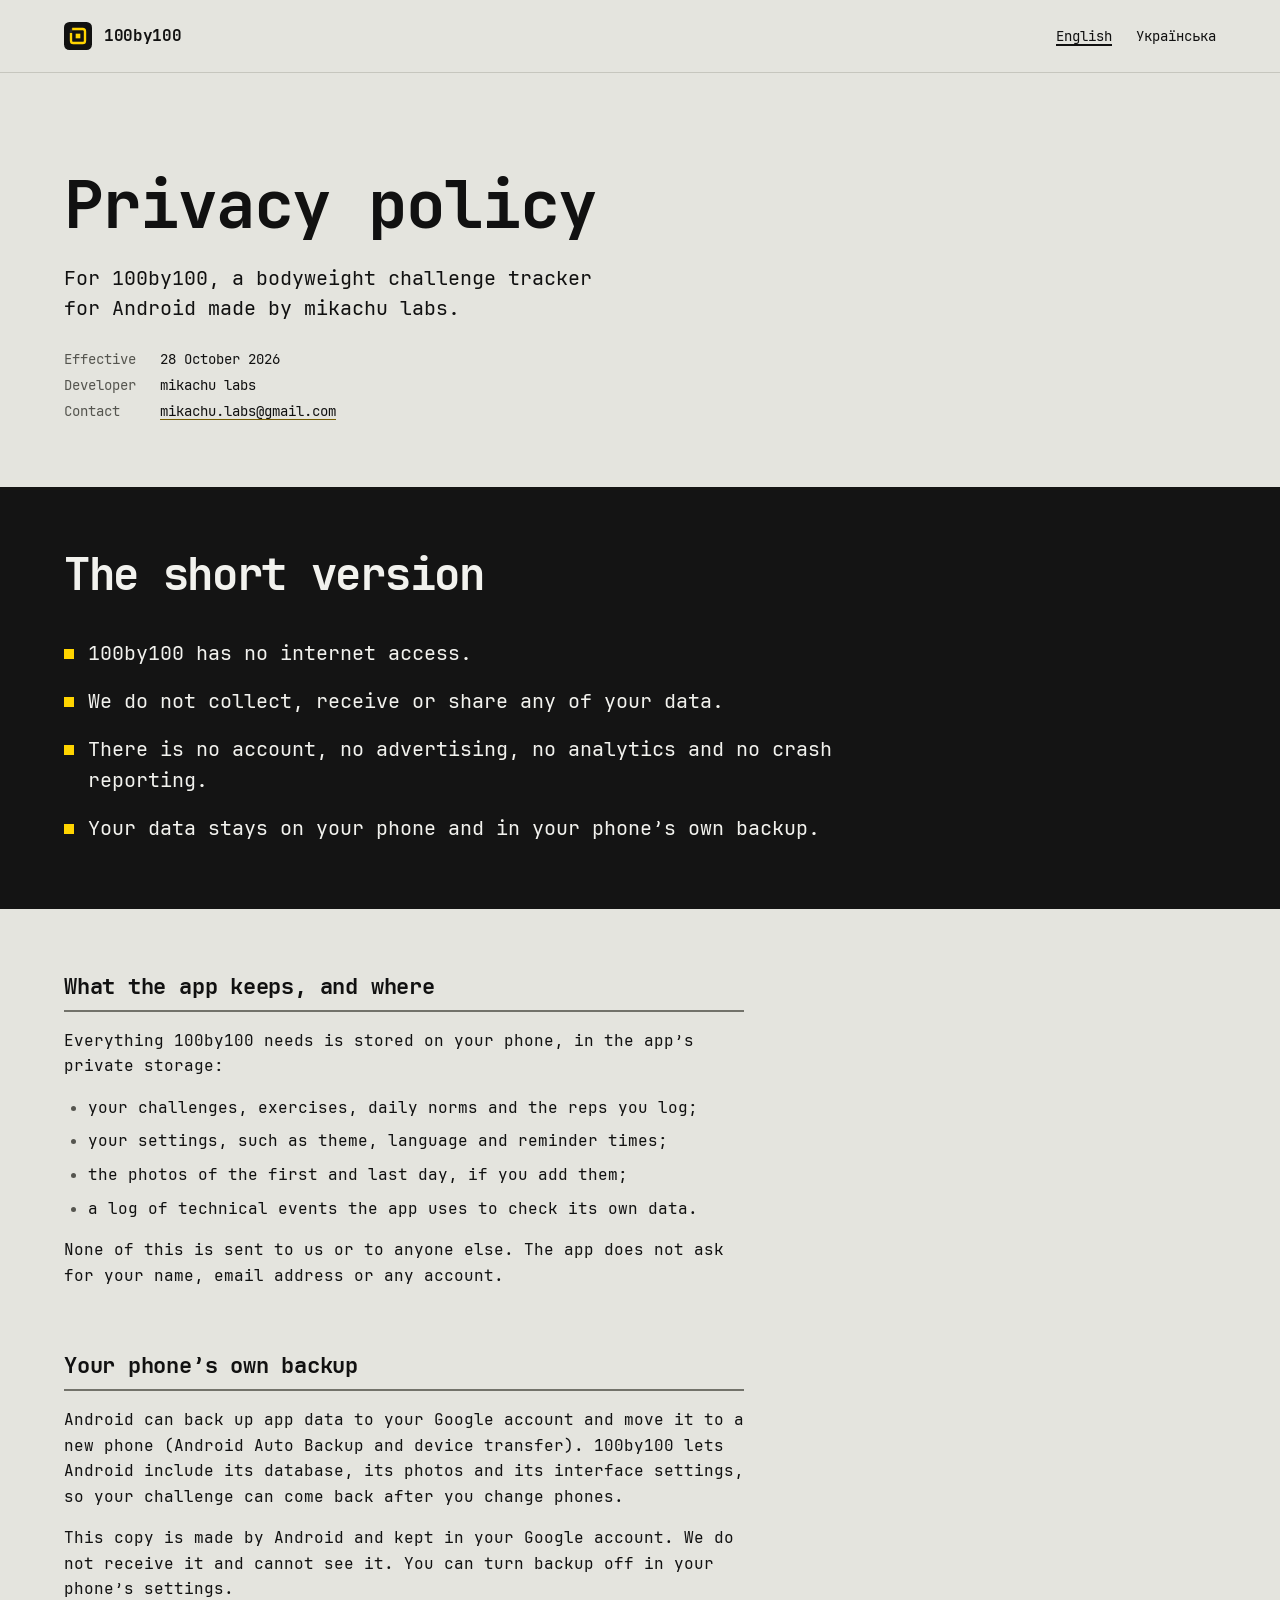
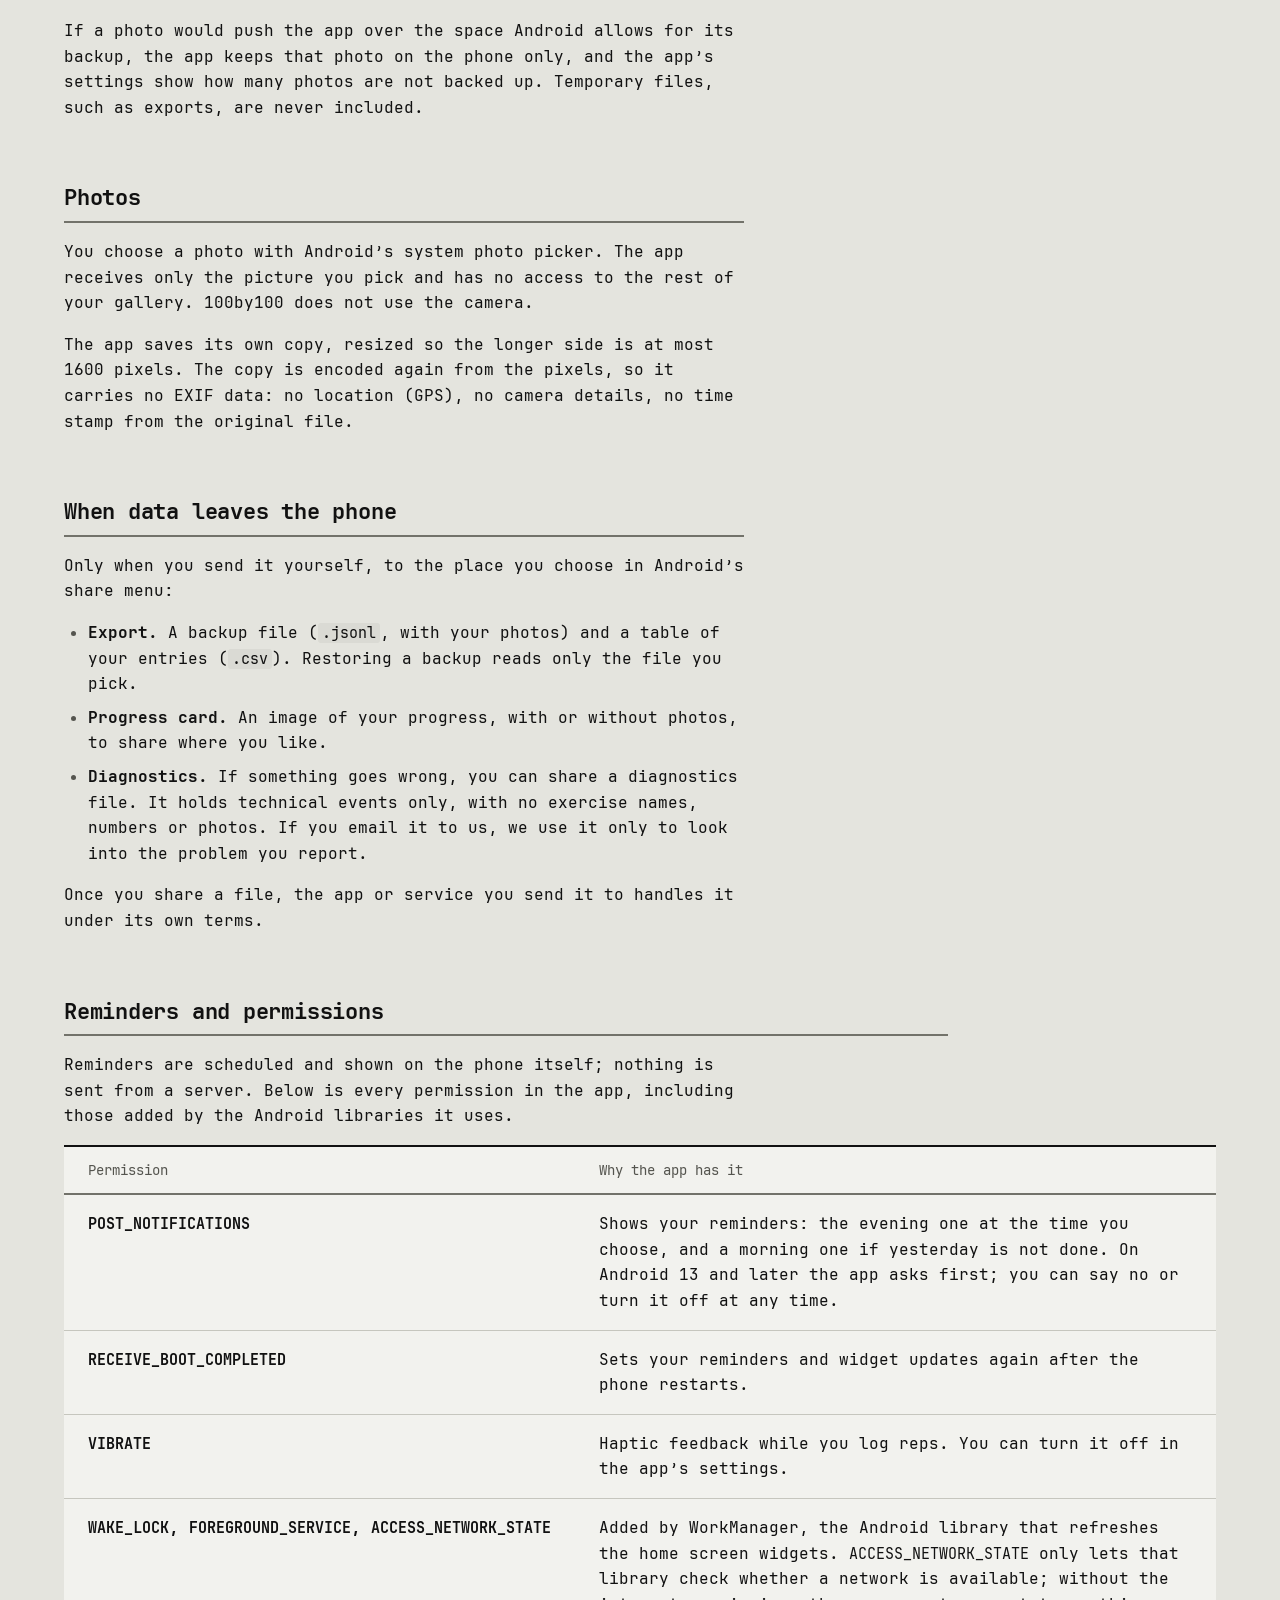
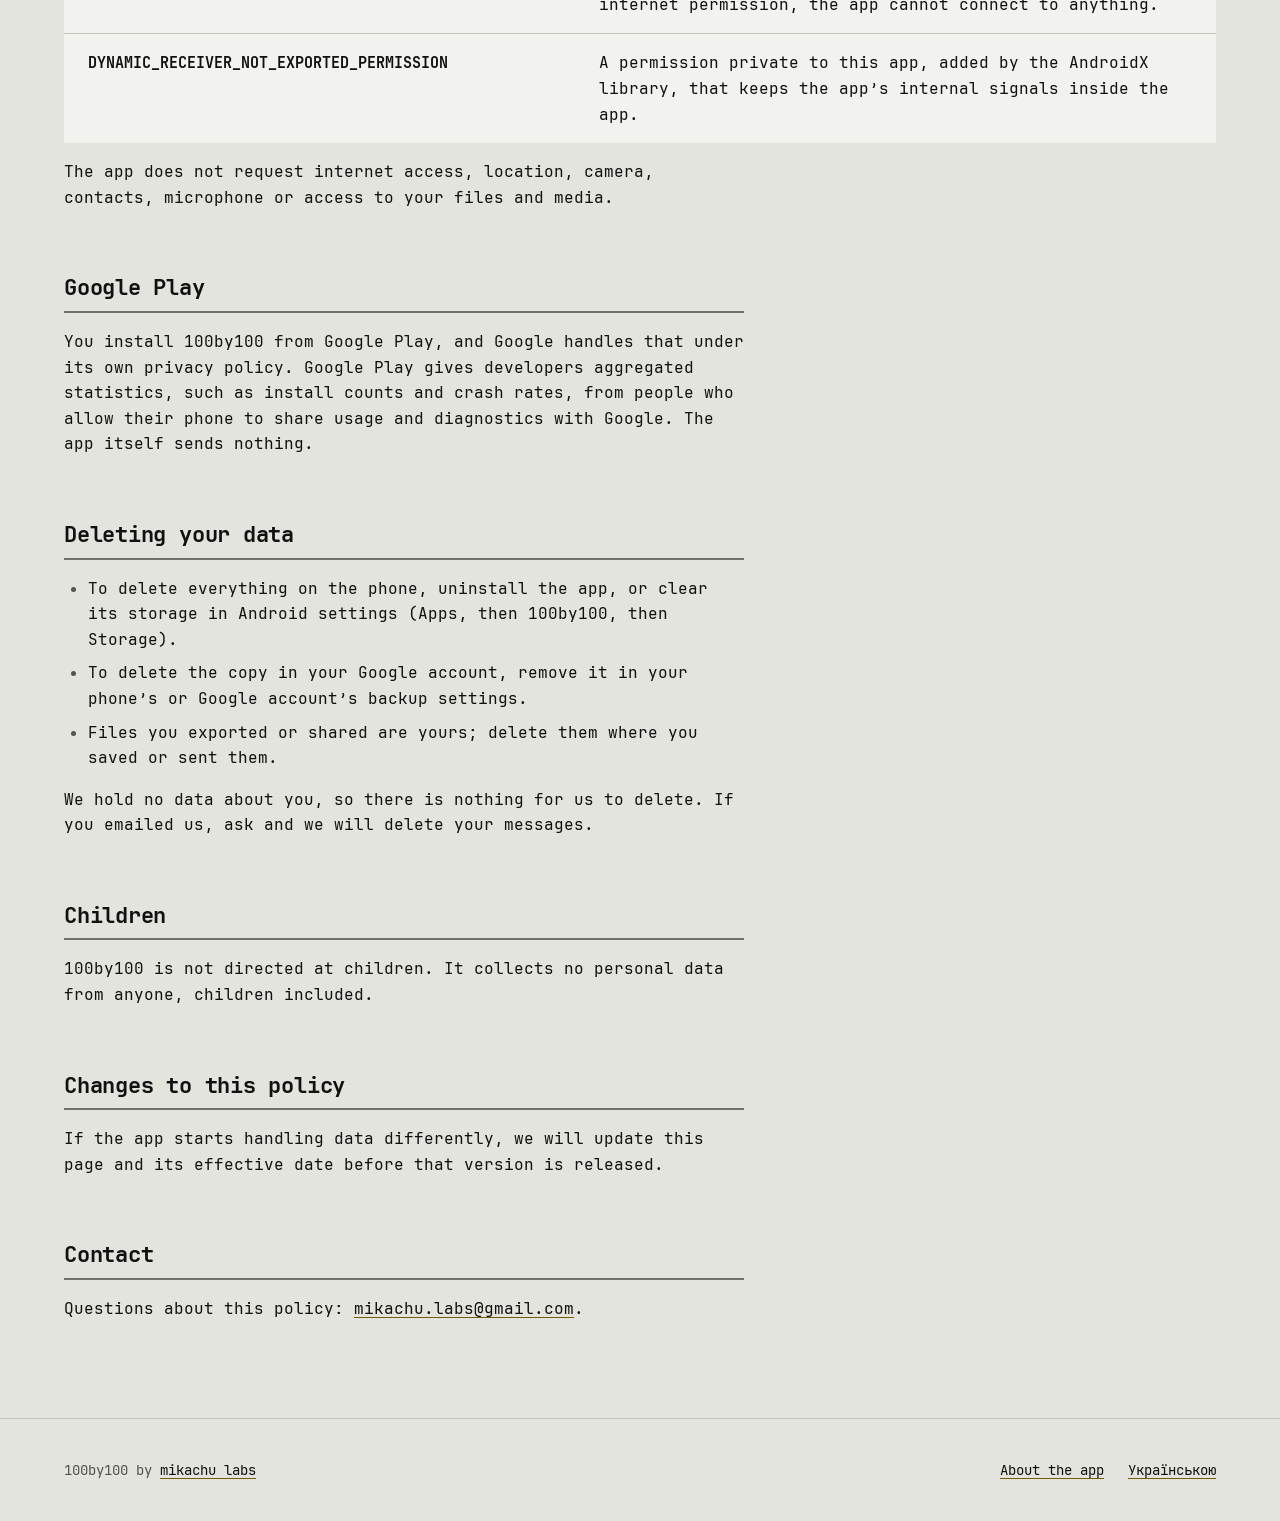
==== 100by100/privacy/index.html @ 12d99d20 "Site: mikachu labs, 100by100 app page and privacy policy (en, uk)" ====
<!doctype html>
<html lang="en">
<head>
  <meta charset="utf-8">
  <meta name="viewport" content="width=device-width, initial-scale=1">
  <title>100by100 privacy policy</title>
  <meta name="description" content="Privacy policy for 100by100, an offline bodyweight challenge tracker for Android by mikachu labs.">
  <meta name="color-scheme" content="light dark">
  <meta name="theme-color" media="(prefers-color-scheme: light)" content="#E4E4DE">
  <meta name="theme-color" media="(prefers-color-scheme: dark)" content="#0A0A0A">
  <link rel="canonical" href="https://mikachu-labs.github.io/100by100/privacy/">
  <link rel="alternate" hreflang="en" href="https://mikachu-labs.github.io/100by100/privacy/">
  <link rel="alternate" hreflang="uk" href="https://mikachu-labs.github.io/100by100/privacy/uk/">
  <link rel="alternate" hreflang="x-default" href="https://mikachu-labs.github.io/100by100/privacy/">
  <link rel="icon" href="../../assets/icon.svg" type="image/svg+xml">
  <link rel="stylesheet" href="../../assets/style.css">
</head>
<body>
  <a class="skip" href="#main">Skip to content</a>
  <header class="masthead">
    <div class="container">
      <a class="wordmark" href="../../100by100/"><img src="../../assets/icon.svg" alt="" width="28" height="28">100by100</a>
      <nav aria-label="Language">
        <ul>
          <li><a href="../../100by100/privacy/" hreflang="en" lang="en" aria-current="page">English</a></li>
          <li><a href="../../100by100/privacy/uk/" hreflang="uk" lang="uk">Українська</a></li>
        </ul>
      </nav>
    </div>
  </header>

  <main id="main">
    <div class="container">
      <header class="doc-head">
        <h1>Privacy policy</h1>
        <p class="lead">For 100by100, a bodyweight challenge tracker for Android made by mikachu labs.</p>
        <dl class="doc-meta">
          <dt>Effective</dt><dd><time datetime="2026-10-28">28 October 2026</time></dd>
          <dt>Developer</dt><dd>mikachu labs</dd>
          <dt>Contact</dt><dd><a href="mailto:mikachu.labs@gmail.com">mikachu.labs@gmail.com</a></dd>
        </dl>
      </header>
    </div>

    <section class="band summary" aria-labelledby="short">
      <div class="container">
        <h2 id="short">The short version</h2>
        <ul>
          <li>100by100 has no internet access.</li>
          <li>We do not collect, receive or share any of your data.</li>
          <li>There is no account, no advertising, no analytics and no crash reporting.</li>
          <li>Your data stays on your phone and in your phone’s own backup.</li>
        </ul>
      </div>
    </section>

    <div class="container">
      <article class="prose">
        <section aria-labelledby="s-stored">
          <h2 id="s-stored">What the app keeps, and where</h2>
          <p>Everything 100by100 needs is stored on your phone, in the app’s private storage:</p>
          <ul>
            <li>your challenges, exercises, daily norms and the reps you log;</li>
            <li>your settings, such as theme, language and reminder times;</li>
            <li>the photos of the first and last day, if you add them;</li>
            <li>a log of technical events the app uses to check its own data.</li>
          </ul>
          <p>None of this is sent to us or to anyone else. The app does not ask for your name, email address or any account.</p>
        </section>

        <section aria-labelledby="s-backup">
          <h2 id="s-backup">Your phone’s own backup</h2>
          <p>Android can back up app data to your Google account and move it to a new phone (Android Auto Backup and device transfer). 100by100 lets Android include its database, its photos and its interface settings, so your challenge can come back after you change phones.</p>
          <p>This copy is made by Android and kept in your Google account. We do not receive it and cannot see it. You can turn backup off in your phone’s settings.</p>
          <p>If a photo would push the app over the space Android allows for its backup, the app keeps that photo on the phone only, and the app’s settings show how many photos are not backed up. Temporary files, such as exports, are never included.</p>
        </section>

        <section aria-labelledby="s-photos">
          <h2 id="s-photos">Photos</h2>
          <p>You choose a photo with Android’s system photo picker. The app receives only the picture you pick and has no access to the rest of your gallery. 100by100 does not use the camera.</p>
          <p>The app saves its own copy, resized so the longer side is at most 1600 pixels. The copy is encoded again from the pixels, so it carries no EXIF data: no location (GPS), no camera details, no time stamp from the original file.</p>
        </section>

        <section aria-labelledby="s-share">
          <h2 id="s-share">When data leaves the phone</h2>
          <p>Only when you send it yourself, to the place you choose in Android’s share menu:</p>
          <ul>
            <li><strong>Export.</strong> A backup file (<code>.jsonl</code>, with your photos) and a table of your entries (<code>.csv</code>). Restoring a backup reads only the file you pick.</li>
            <li><strong>Progress card.</strong> An image of your progress, with or without photos, to share where you like.</li>
            <li><strong>Diagnostics.</strong> If something goes wrong, you can share a diagnostics file. It holds technical events only, with no exercise names, numbers or photos. If you email it to us, we use it only to look into the problem you report.</li>
          </ul>
          <p>Once you share a file, the app or service you send it to handles it under its own terms.</p>
        </section>

        <section class="wide" aria-labelledby="s-perms">
          <h2 id="s-perms">Reminders and permissions</h2>
          <p>Reminders are scheduled and shown on the phone itself; nothing is sent from a server. Below is every permission in the app, including those added by the Android libraries it uses.</p>
          <div class="sheet permissions">
            <table class="facts">
              <thead>
                <tr><th scope="col">Permission</th><th scope="col">Why the app has it</th></tr>
              </thead>
              <tbody>
                <tr><th scope="row"><code>POST_NOTIFICATIONS</code></th><td>Shows your reminders: the evening one at the time you choose, and a morning one if yesterday is not done. On Android 13 and later the app asks first; you can say no or turn it off at any time.</td></tr>
                <tr><th scope="row"><code>RECEIVE_BOOT_COMPLETED</code></th><td>Sets your reminders and widget updates again after the phone restarts.</td></tr>
                <tr><th scope="row"><code>VIBRATE</code></th><td>Haptic feedback while you log reps. You can turn it off in the app’s settings.</td></tr>
                <tr><th scope="row"><code>WAKE_LOCK</code>, <code>FOREGROUND_SERVICE</code>, <code>ACCESS_NETWORK_STATE</code></th><td>Added by WorkManager, the Android library that refreshes the home screen widgets. <code>ACCESS_NETWORK_STATE</code> only lets that library check whether a network is available; without the internet permission, the app cannot connect to anything.</td></tr>
                <tr><th scope="row"><code>DYNAMIC_RECEIVER_NOT_EXPORTED_PERMISSION</code></th><td>A permission private to this app, added by the AndroidX library, that keeps the app’s internal signals inside the app.</td></tr>
              </tbody>
            </table>
          </div>
          <p>The app does not request internet access, location, camera, contacts, microphone or access to your files and media.</p>
        </section>

        <section aria-labelledby="s-play">
          <h2 id="s-play">Google Play</h2>
          <p>You install 100by100 from Google Play, and Google handles that under its own privacy policy. Google Play gives developers aggregated statistics, such as install counts and crash rates, from people who allow their phone to share usage and diagnostics with Google. The app itself sends nothing.</p>
        </section>

        <section aria-labelledby="s-delete">
          <h2 id="s-delete">Deleting your data</h2>
          <ul>
            <li>To delete everything on the phone, uninstall the app, or clear its storage in Android settings (Apps, then 100by100, then Storage).</li>
            <li>To delete the copy in your Google account, remove it in your phone’s or Google account’s backup settings.</li>
            <li>Files you exported or shared are yours; delete them where you saved or sent them.</li>
          </ul>
          <p>We hold no data about you, so there is nothing for us to delete. If you emailed us, ask and we will delete your messages.</p>
        </section>

        <section aria-labelledby="s-children">
          <h2 id="s-children">Children</h2>
          <p>100by100 is not directed at children. It collects no personal data from anyone, children included.</p>
        </section>

        <section aria-labelledby="s-changes">
          <h2 id="s-changes">Changes to this policy</h2>
          <p>If the app starts handling data differently, we will update this page and its effective date before that version is released.</p>
        </section>

        <section aria-labelledby="s-contact">
          <h2 id="s-contact">Contact</h2>
          <p>Questions about this policy: <a href="mailto:mikachu.labs@gmail.com">mikachu.labs@gmail.com</a>.</p>
        </section>
      </article>
    </div>
  </main>

  <footer class="site-footer">
    <div class="container">
      <p>100by100 by <a href="../../">mikachu labs</a></p>
      <ul>
        <li><a href="../../100by100/">About the app</a></li>
        <li><a href="../../100by100/privacy/uk/" hreflang="uk" lang="uk">Українською</a></li>
      </ul>
    </div>
  </footer>
</body>
</html>
---- assets/style.css ----
/* Hallmark · shape: Index-First (home), Stage (app), Long Document (privacy) · genre: editorial · theme: Almanac (deal 2/3, seed mikachu-labs-studio-app-8ce0·320712e6·2026-10-28·r0), palette and type kept from the app brand (Tokens.kt, JetBrains Mono) · job: read the privacy policy, find the app · draw: manual
 * hero: Settled (home), Stage (app), Settled (privacy) · nav: wordmark left, two text links right · footer: one ruled line, contact and links · imagery: the product, one store screenshot (docs/design/DZ6/store/en/01-today.png) · signature: the permissions ledger on the printed sheet
 * axes: light+dark/mono/signal-yellow · posture: restrained · contrast: pass · fold: pass · copy: verbatim (privacy: the policy text is required material, every claim traced in README) · v2.0.0 */
/* Hallmark · pre-emit critique: P4 H4 E4 S4 R5 V3 · weakest: V, a legal site follows the reference-book shape every policy page has; the app's own mono, yellow signal and digit band carry the difference */
/* Hallmark · waive 22 · dark paper #0A0A0A and ink #EDEDED are neutral greys · the 100by100 app's dark palette in Tokens.kt is neutral by design and the site matches it */
/* Hallmark · waive 64 · labels and table heads set in JetBrains Mono · the app brand is a single mono family on every screen, so mono is the material */

/* Tokens: from docs/design/DZ6/tokens/Tokens.kt (HundredPalette.Light / Dark), font from androidApp/src/main/res/font. */
@font-face { font-family: "JetBrains Mono"; src: url("fonts/JetBrainsMono-Regular.ttf") format("truetype"); font-weight: 400; font-style: normal; font-display: swap; }
@font-face { font-family: "JetBrains Mono"; src: url("fonts/JetBrainsMono-Bold.ttf") format("truetype"); font-weight: 700; font-style: normal; font-display: swap; }

:root {
  color-scheme: light dark;
  --space-3xs: 2px; --space-2xs: 4px; --space-xs: 8px; --space-sm: 12px; --space-md: 16px; --space-lg: 24px; --space-xl: 40px; --space-2xl: 64px; --space-3xl: 96px; --space-4xl: 144px;
  --text-xs: 0.8125rem; --text-sm: 0.875rem; --text-md: 1rem; --text-lg: 1.125rem; --text-xl: 1.375rem;
  --text-display: clamp(2.25rem, 4.2vw + 0.75rem, 4.75rem);
  --text-section: clamp(1.75rem, 2.2vw + 1rem, 2.75rem);
  --text-title: clamp(1.125rem, 0.5vw + 1rem, 1.375rem);
  --text-lead: clamp(1.0625rem, 0.3vw + 1rem, 1.25rem);
  --ease-out: cubic-bezier(0.16, 1, 0.3, 1); --dur-micro: 120ms;
  --container: 1440px; --gutter: 64px; --gap-columns: 32px; --section-gap: 144px; --section-gap-s: 120px;
  --measure: 68ch;
  --radius-control: 10px; --radius-tag: 3px; --rule-hair: 1px; --rule-bar: 2px;
  --tracking-display: -0.03em;

  --font-mono: "JetBrains Mono", ui-monospace, "SF Mono", Menlo, Consolas, monospace;
  --font-display: var(--font-mono); --font-body: var(--font-mono);

  /* HundredPalette.Light */
  --color-paper: #E4E4DE;      /* bg */
  --color-paper-2: #DADAD4;    /* disBg */
  --color-sheet: #F2F2EE;      /* surface */
  --color-ink: #111111;        /* ink */
  --color-muted: #55554F;      /* muted */
  --color-rule: #C6C6BE;       /* line */
  --color-rule-2: #72726A;     /* ring */
  --color-accent: #FFD400;     /* signal */
  --color-accent-ink: #111111; /* signalInk */
  --color-accent-ring: #735C00;/* signalRing */
  --color-focus: #111111;      /* focusOn */
  --color-band: #141414;       /* digitBg */
  --color-band-ink: #F2F2EE;   /* digitFg */
  --color-band-muted: #A3A39B;
  --color-band-signal: #FFD400;
}

@media (prefers-color-scheme: dark) {
  :root {
    /* HundredPalette.Dark */
    --color-paper: #0A0A0A;
    --color-paper-2: #1A1A1A;
    --color-sheet: #141414;
    --color-ink: #EDEDED;
    --color-muted: #8F8F8F;
    --color-rule: #2A2A2A;
    --color-rule-2: #707070;
    --color-accent: #FFD400;
    --color-accent-ink: #111111;
    --color-accent-ring: #FFD400;
    --color-focus: #FFD400;
    --color-band: #1C1C1C;
    --color-band-ink: #EDEDED;
    --color-band-muted: #8F8F8F;
    --color-band-signal: #FFD400;
  }
}

/* Base */
*, *::before, *::after { box-sizing: border-box; }
html, body { overflow-x: clip; }
html { scrollbar-color: var(--color-rule-2) var(--color-paper); -webkit-text-size-adjust: 100%; text-size-adjust: 100%; scroll-padding-top: var(--space-xl); }
body { margin: 0; background: var(--color-paper); color: var(--color-ink); font-family: var(--font-body); font-size: var(--text-md); line-height: 1.6; -webkit-font-smoothing: antialiased; font-variant-ligatures: none; }
::selection { background: var(--color-accent); color: var(--color-accent-ink); }
:focus-visible { outline: 2px solid var(--color-focus); outline-offset: 3px; }
a { color: inherit; text-decoration-line: underline; text-decoration-color: var(--color-accent-ring); text-decoration-thickness: 1px; text-underline-offset: 0.2em; }
a:hover { text-decoration-thickness: 2px; }
a:active { color: var(--color-muted); }
h1, h2, h3 { margin: 0; font-family: var(--font-display); font-weight: 700; font-synthesis: none; letter-spacing: var(--tracking-display); line-height: 1.08; color: var(--color-ink); overflow-wrap: break-word; min-width: 0; text-wrap: balance; }
h1 { font-size: var(--text-display); max-width: 18ch; }
h2 { font-size: var(--text-section); max-width: 28ch; }
h3 { font-size: var(--text-title); line-height: 1.3; letter-spacing: -0.01em; }
p { margin: 0; text-wrap: pretty; }
ul, ol { margin: 0; padding: 0; }
img { max-width: 100%; height: auto; display: block; }
svg { display: block; }
.container { width: 100%; max-width: var(--container); margin-inline: auto; padding-inline: var(--gutter); }
.lead { font-size: var(--text-lead); line-height: 1.5; max-width: 46ch; color: var(--color-ink); }
.muted { color: var(--color-muted); }
.small { font-size: var(--text-sm); }
.visually-hidden { position: absolute; width: 1px; height: 1px; overflow: hidden; clip-path: inset(50%); white-space: nowrap; }
.skip { position: absolute; left: var(--space-md); top: var(--space-xs); padding: var(--space-xs) var(--space-sm); background: var(--color-accent); color: var(--color-accent-ink); transform: translateY(-200%); z-index: 10; }
.skip:focus-visible { transform: none; }

/* Masthead */
.masthead { border-bottom: var(--rule-hair) solid var(--color-rule); }
.masthead .container { display: flex; align-items: center; justify-content: space-between; gap: var(--space-md); min-height: 72px; flex-wrap: wrap; }
.wordmark { display: inline-flex; align-items: center; gap: var(--space-sm); font-weight: 700; letter-spacing: -0.02em; text-decoration: none; padding-block: var(--space-xs); white-space: nowrap; }
.wordmark:hover { text-decoration: underline; text-decoration-color: var(--color-accent-ring); }
.masthead nav ul { list-style: none; display: flex; gap: var(--space-lg); }
.masthead nav a { display: inline-block; padding-block: var(--space-sm); font-size: var(--text-sm); white-space: nowrap; text-decoration: none; }
.masthead nav a:hover { text-decoration: underline; text-decoration-color: var(--color-accent-ring); }
.masthead nav a[aria-current] { text-decoration: underline; text-decoration-color: var(--color-ink); text-decoration-thickness: 2px; }

/* Buttons */
.actions { display: flex; flex-wrap: wrap; align-items: center; gap: var(--space-sm) var(--space-lg); }
.btn { display: inline-flex; align-items: center; gap: var(--space-xs); min-height: 52px; padding: 0 var(--space-lg); border: var(--rule-hair) solid var(--color-rule-2); border-radius: var(--radius-control); font: 700 var(--text-md)/1 var(--font-display); white-space: nowrap; text-decoration: none; color: var(--color-ink); background: transparent; transition: transform var(--dur-micro) var(--ease-out); }
.btn--primary { background: var(--color-accent); border-color: var(--color-accent); color: var(--color-accent-ink); }
.btn:hover { text-decoration: none; box-shadow: inset 0 0 0 2px var(--color-accent-ring); }
.btn:active { transform: translateY(1px); }
.btn[aria-disabled="true"] { cursor: not-allowed; }

/* Home: hero and the app ledger */
.home-hero { padding-block: var(--space-3xl) var(--space-2xl); display: grid; gap: var(--space-lg); }
.ledger { margin-top: var(--space-xl); background: var(--color-sheet); border-top: var(--rule-bar) solid var(--color-ink); }
.ledger-head, .ledger-row { display: grid; grid-template-columns: 64px minmax(0, 3fr) minmax(0, 2fr) minmax(0, 2fr); gap: var(--space-md) var(--gap-columns); align-items: center; padding: var(--space-md) var(--space-lg); }
.ledger-head { font-size: var(--text-sm); color: var(--color-muted); border-bottom: var(--rule-bar) solid var(--color-rule-2); padding-block: var(--space-sm); }
.ledger-row + .ledger-row { border-top: var(--rule-hair) solid var(--color-rule); }
.item-title { font-size: var(--text-title); line-height: 1.3; letter-spacing: -0.01em; }
.ledger-row h2 a { text-decoration: none; }
.ledger-row h2 a:hover { text-decoration: underline; text-decoration-color: var(--color-accent-ring); }
.ledger-row .links { list-style: none; display: flex; flex-wrap: wrap; gap: var(--space-2xs) var(--space-lg); }
.app-icon { width: 56px; height: 56px; }
.contact { padding-block: var(--space-2xl) var(--space-3xl); display: grid; gap: var(--space-xs); }
.contact p { max-width: 52ch; }
.contact .email { font-size: var(--text-xl); font-weight: 700; letter-spacing: -0.02em; overflow-wrap: anywhere; }

/* App page */
.app-hero .container { display: grid; grid-template-columns: minmax(0, 7fr) minmax(0, 5fr); gap: var(--space-xl) var(--gap-columns); align-items: center; padding-block: var(--space-xl); }
.app-hero .copy { display: grid; gap: var(--space-lg); justify-items: start; }
.app-hero .app-icon { width: 72px; height: 72px; }
.app-hero .shot { justify-self: center; margin: 0; }
.app-hero .shot img { width: auto; max-height: min(620px, calc(100svh - 180px)); border-radius: var(--radius-control); }
.note { font-size: var(--text-sm); color: var(--color-muted); }

.section { padding-block: var(--section-gap-s); }
.section > .container { display: grid; gap: var(--space-xl); }
.sheet { background: var(--color-sheet); border-top: var(--rule-bar) solid var(--color-ink); }
.facts { width: 100%; border-collapse: collapse; }
.facts th, .facts td { text-align: left; vertical-align: top; padding: var(--space-md) var(--space-lg); }
.facts thead th { font-size: var(--text-sm); font-weight: 400; color: var(--color-muted); border-bottom: var(--rule-bar) solid var(--color-rule-2); padding-block: var(--space-sm); }
.facts tbody tr + tr th, .facts tbody tr + tr td { border-top: var(--rule-hair) solid var(--color-rule); }
.facts tbody th { font-weight: 700; width: 28%; white-space: nowrap; }
.facts code { font: inherit; font-size: var(--text-sm); overflow-wrap: anywhere; }
.facts .num { font-variant-numeric: tabular-nums; }

.band { background: var(--color-band); color: var(--color-band-ink); }
.band h2, .band h3 { color: var(--color-band-ink); }
.band a { text-decoration-color: var(--color-band-signal); }
.band :focus-visible { outline-color: var(--color-band-signal); }
.band .container { padding-block: var(--space-3xl); display: grid; gap: var(--space-xl); }
.band ul { list-style: none; display: grid; gap: var(--space-md); max-width: var(--measure); }
.band li { padding-left: var(--space-lg); position: relative; }
.band li::before { content: ""; position: absolute; left: 0; top: 0.55em; width: 10px; height: 10px; background: var(--color-band-signal); }

/* Privacy: the document */
.doc-head { padding-block: var(--space-3xl) var(--space-2xl); display: grid; gap: var(--space-lg); }
.doc-meta { display: grid; grid-template-columns: max-content minmax(0, 1fr); gap: var(--space-2xs) var(--space-lg); margin: 0; font-size: var(--text-sm); }
.doc-meta dt { color: var(--color-muted); }
.doc-meta dd { margin: 0; overflow-wrap: anywhere; }
.placeholder { background: var(--color-accent); color: var(--color-accent-ink); padding: 0 var(--space-2xs); border-radius: var(--radius-tag); }
.summary .container { padding-block: var(--space-2xl); }
.summary ul { font-size: var(--text-lead); }
.prose { padding-block: var(--space-2xl) var(--space-3xl); }
.prose > section { max-width: var(--measure); }
.prose > section + section { margin-top: var(--space-2xl); }
.prose h2 { font-size: var(--text-title); line-height: 1.3; letter-spacing: -0.01em; margin-bottom: var(--space-md); padding-bottom: var(--space-xs); border-bottom: var(--rule-bar) solid var(--color-rule-2); max-width: none; }
.prose p + p, .prose p + ul, .prose ul + p, .prose p + .sheet, .prose .sheet + p { margin-top: var(--space-md); }
.prose ul { padding-left: var(--space-lg); display: grid; gap: var(--space-xs); }
.prose li::marker { color: var(--color-muted); }
.prose code { font: inherit; font-size: 0.9375em; background: var(--color-paper-2); padding: 0 var(--space-2xs); border-radius: var(--radius-tag); overflow-wrap: anywhere; }
.prose .wide { max-width: none; }
.prose .wide > p, .prose .wide > h2 { max-width: var(--measure); }
.permissions { margin-top: var(--space-lg); }
.permissions code { background: none; padding: 0; }

/* Footer */
.site-footer { border-top: var(--rule-hair) solid var(--color-rule); }
.site-footer .container { display: flex; flex-wrap: wrap; justify-content: space-between; gap: var(--space-sm) var(--space-xl); padding-block: var(--space-xl); font-size: var(--text-sm); color: var(--color-muted); }
.site-footer ul { list-style: none; display: flex; flex-wrap: wrap; gap: var(--space-xs) var(--space-lg); }
.site-footer a { color: var(--color-ink); }

@media (max-width: 60rem) {
  :root { --gutter: 24px; --section-gap-s: 80px; }
  .app-hero .container { grid-template-columns: minmax(0, 1fr); }
  .app-hero .shot img { max-height: 560px; }
  .ledger-head { display: none; }
  .ledger-row { grid-template-columns: 56px minmax(0, 1fr); align-items: start; }
  .ledger-row > :nth-child(n+3) { grid-column: 2; }
}
@media (max-width: 40rem) {
  :root { --gutter: 16px; --section-gap-s: 56px; --gap-columns: 16px; }
  .home-hero, .doc-head { padding-block: var(--space-2xl) var(--space-xl); }
  .ledger-row { padding: var(--space-md); }
  .facts, .facts tbody, .facts tr, .facts th, .facts td { display: block; width: auto; }
  .facts thead { display: none; }
  .facts tbody th { width: auto; padding-bottom: 0; white-space: normal; }
  .facts tbody td { padding-top: var(--space-2xs); }
  .facts tbody tr + tr td { border-top: 0; }
  .facts th, .facts td { padding-inline: var(--space-md); }
  .band .container { padding-block: var(--space-2xl); }
}
@media (prefers-reduced-motion: reduce) {
  *, *::before, *::after { transition-duration: 0.01ms !important; animation-duration: 0.01ms !important; animation-iteration-count: 1 !important; scroll-behavior: auto !important; }
}
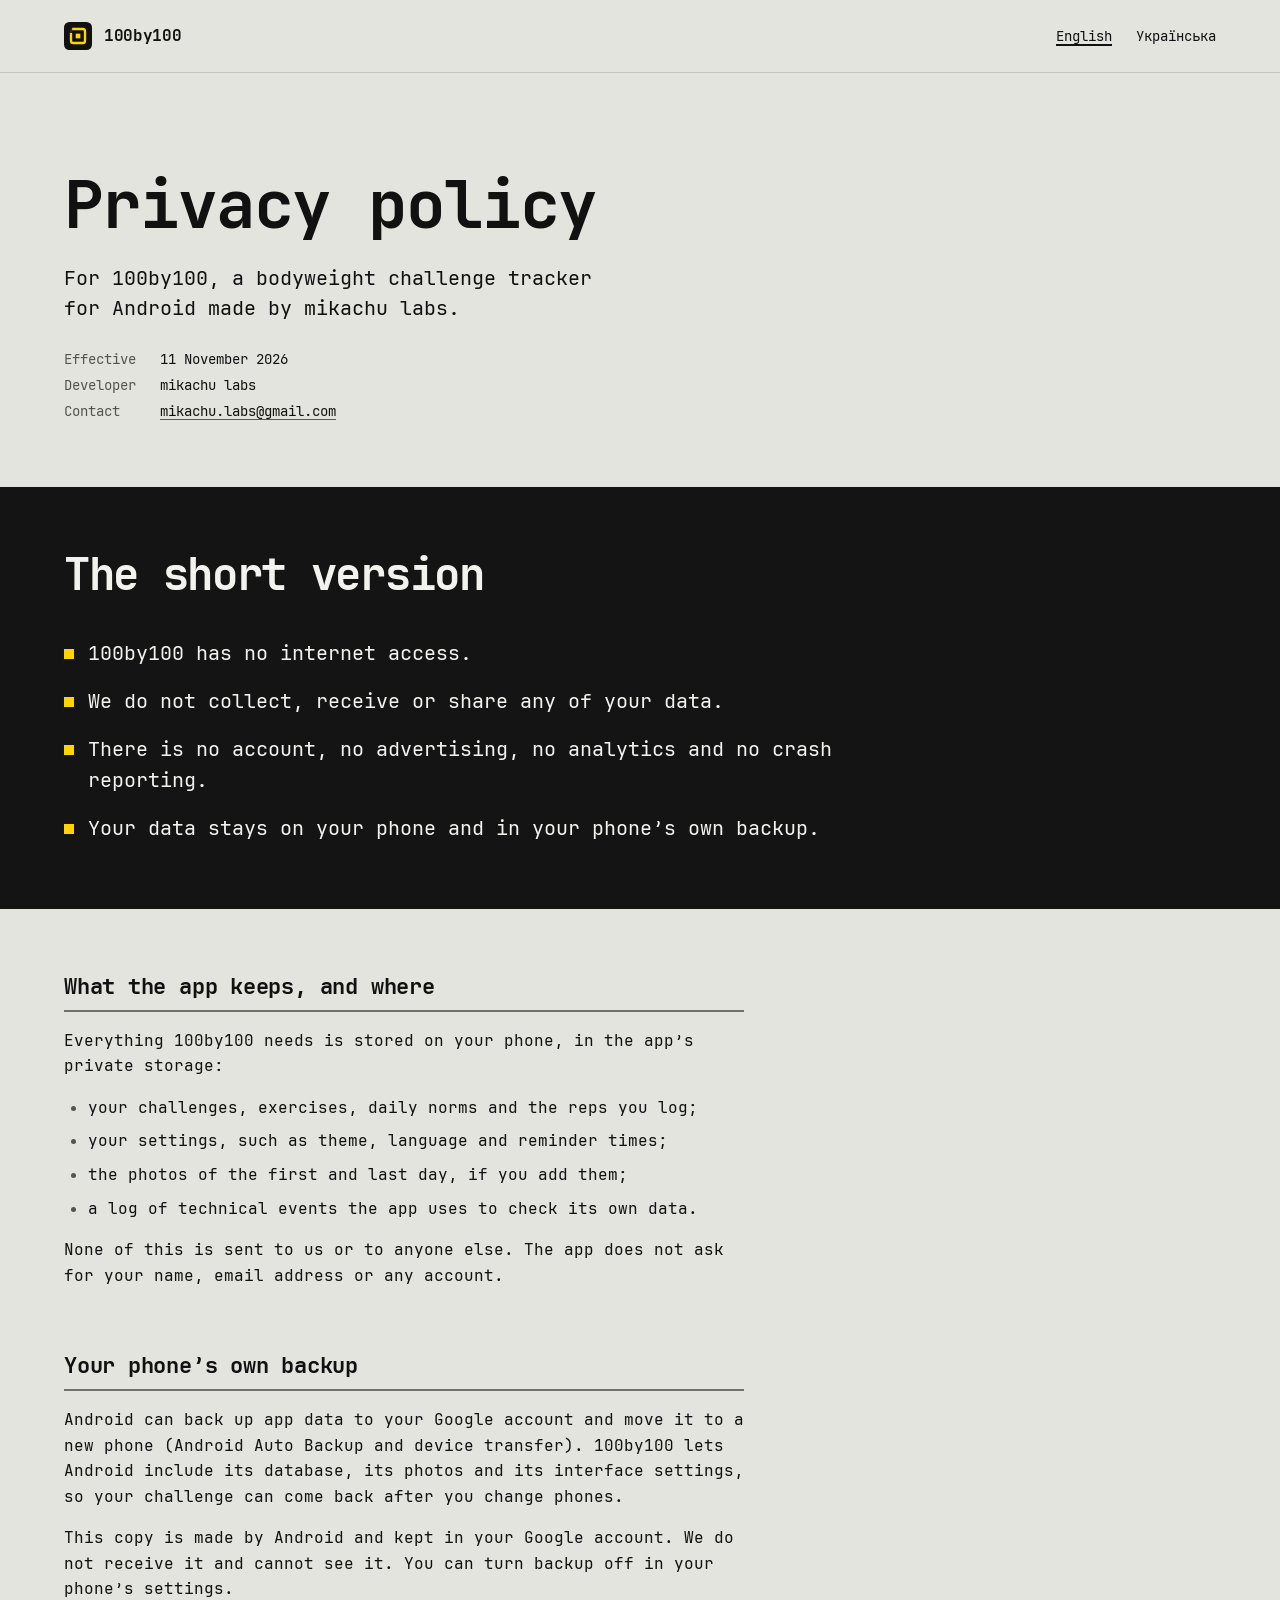
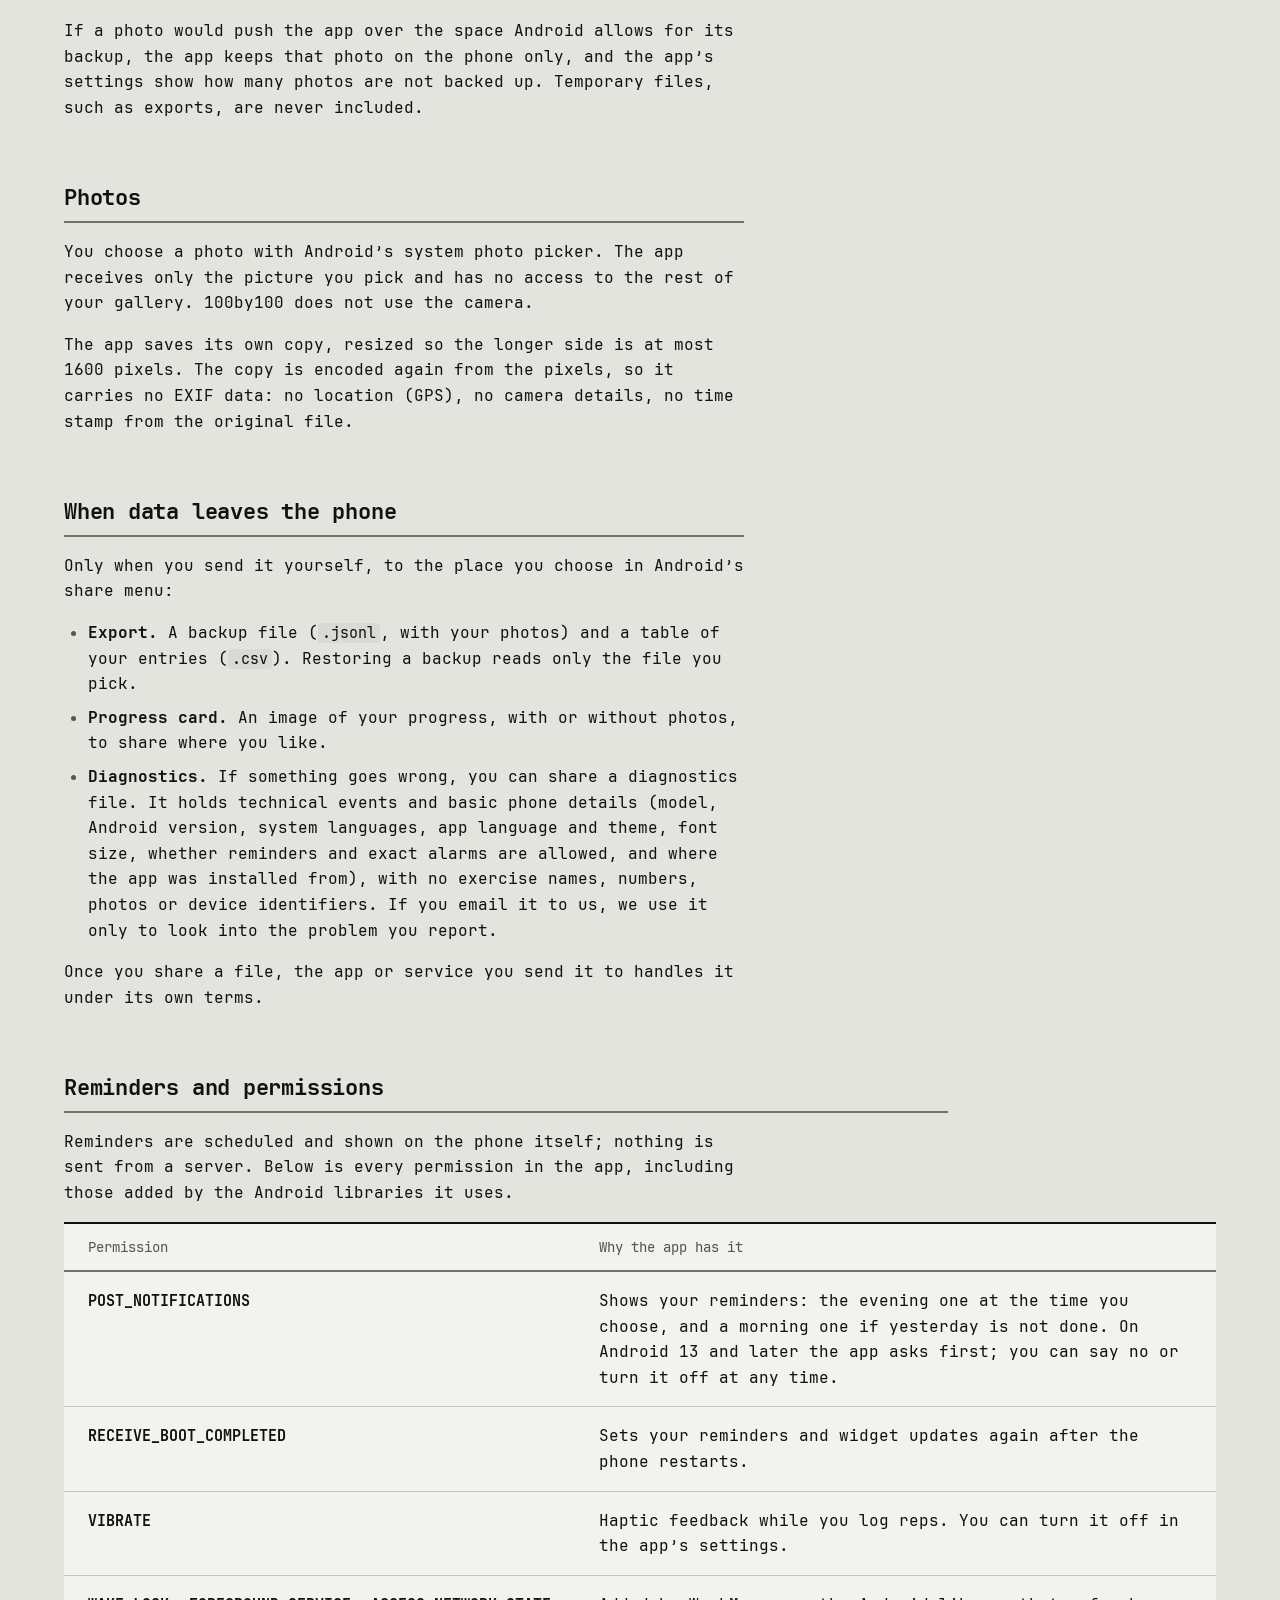
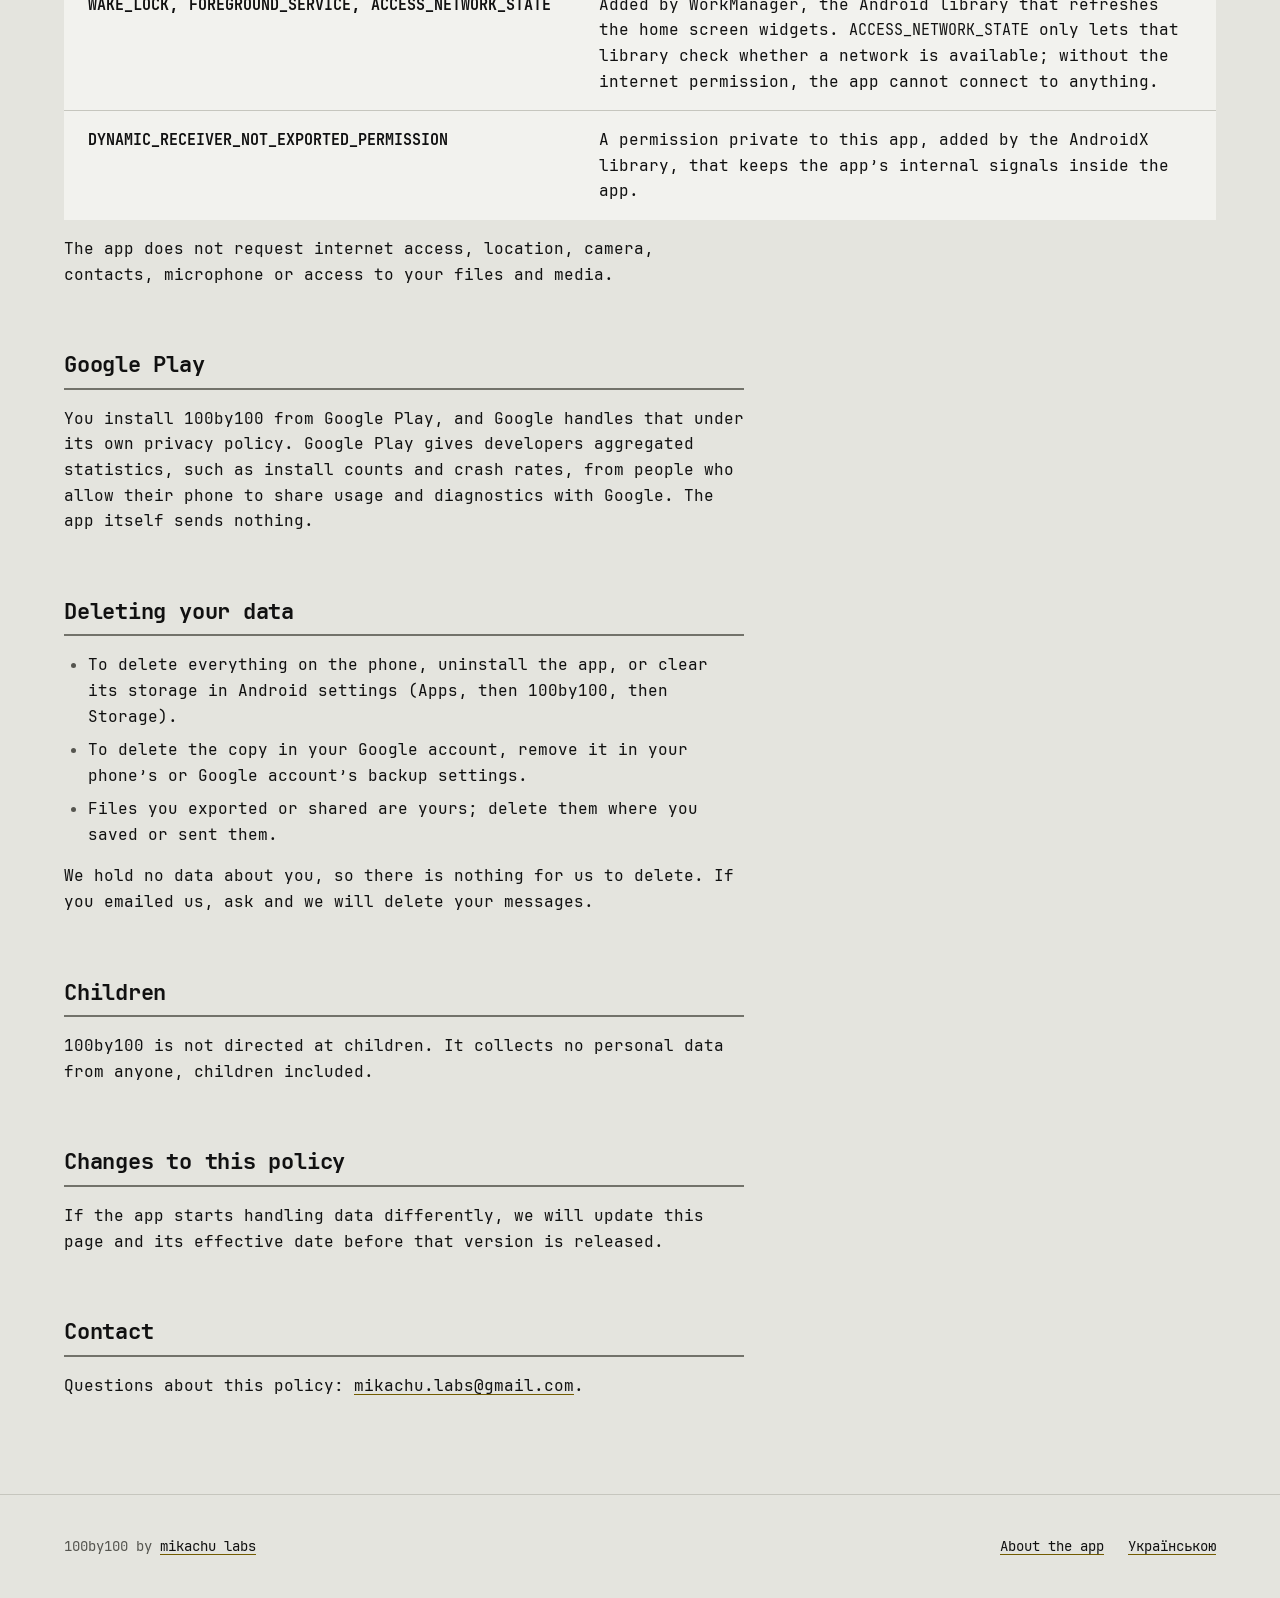
==== commit 968825df: "Privacy policy: diagnostics file includes basic phone details; effective 11 November 2026" ====
--- a/100by100/privacy/index.html
+++ b/100by100/privacy/index.html
@@ -35,7 +35,7 @@
         <h1>Privacy policy</h1>
         <p class="lead">For 100by100, a bodyweight challenge tracker for Android made by mikachu labs.</p>
         <dl class="doc-meta">
-          <dt>Effective</dt><dd><time datetime="2026-10-28">28 October 2026</time></dd>
+          <dt>Effective</dt><dd><time datetime="2026-11-11">11 November 2026</time></dd>
           <dt>Developer</dt><dd>mikachu labs</dd>
           <dt>Contact</dt><dd><a href="mailto:mikachu.labs@gmail.com">mikachu.labs@gmail.com</a></dd>
         </dl>
@@ -87,7 +87,7 @@
           <ul>
             <li><strong>Export.</strong> A backup file (<code>.jsonl</code>, with your photos) and a table of your entries (<code>.csv</code>). Restoring a backup reads only the file you pick.</li>
             <li><strong>Progress card.</strong> An image of your progress, with or without photos, to share where you like.</li>
-            <li><strong>Diagnostics.</strong> If something goes wrong, you can share a diagnostics file. It holds technical events only, with no exercise names, numbers or photos. If you email it to us, we use it only to look into the problem you report.</li>
+            <li><strong>Diagnostics.</strong> If something goes wrong, you can share a diagnostics file. It holds technical events and basic phone details (model, Android version, system languages, app language and theme, font size, whether reminders and exact alarms are allowed, and where the app was installed from), with no exercise names, numbers, photos or device identifiers. If you email it to us, we use it only to look into the problem you report.</li>
           </ul>
           <p>Once you share a file, the app or service you send it to handles it under its own terms.</p>
         </section>
